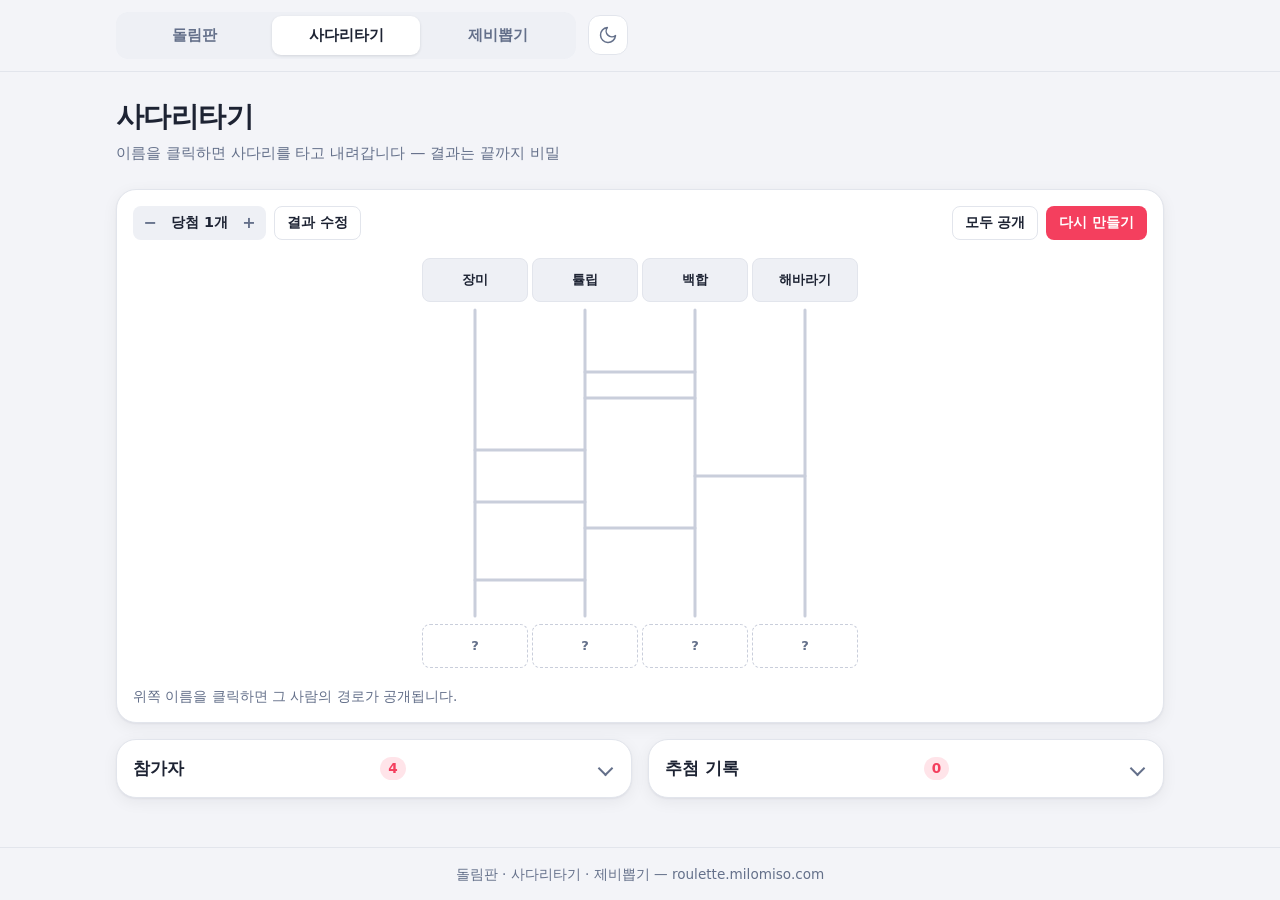
==== ladder.html @ 0e81edd4 "Rebuild as a Korean random-picker suite: 돌림판 + 사다리타기 + 제비뽑기 - Multi-page vanilla HTML/CSS/JS (no bui" ====
<!DOCTYPE html>
<html lang="ko">
<head>
    <meta charset="UTF-8">
    <meta name="viewport" content="width=device-width, initial-scale=1.0">
    <title>사다리타기 - 온라인 사다리 게임</title>
    <meta name="description" content="온라인 사다리타기 게임. 이름을 입력하면 사다리가 자동으로 만들어지고, 한 명씩 타고 내려가며 결과를 확인하세요. 당첨 개수와 벌칙 문구도 자유롭게 설정.">
    <meta property="og:type" content="website">
    <meta property="og:title" content="사다리타기 - 온라인 사다리 게임">
    <meta property="og:description" content="이름만 입력하면 자동으로 사다리 완성. 당첨 개수·벌칙 설정, 경로 애니메이션까지 무료로.">
    <meta property="og:url" content="https://roulette.milomiso.com/ladder.html">
    <meta name="theme-color" media="(prefers-color-scheme: light)" content="#f3f4f8">
    <meta name="theme-color" media="(prefers-color-scheme: dark)" content="#0f1117">
    <link rel="canonical" href="https://roulette.milomiso.com/ladder.html">
    <link rel="icon" type="image/svg+xml" href="favicon.svg">
    <link rel="stylesheet" href="css/style.css">
    <script src="js/theme.js"></script>
    <script defer src="js/storage.js"></script>
    <script defer src="js/ui.js"></script>
    <script defer src="js/ladder.js"></script>
    <script async src="https://pagead2.googlesyndication.com/pagead/js/adsbygoogle.js?client=ca-pub-7277107475599201" crossorigin="anonymous"></script>
    <!-- Google tag (gtag.js) -->
    <script async src="https://www.googletagmanager.com/gtag/js?id=G-1GHWBY4RWK"></script>
    <script>
      window.dataLayer = window.dataLayer || [];
      function gtag(){dataLayer.push(arguments);}
      gtag('js', new Date());

      gtag('config', 'G-1GHWBY4RWK');
    </script>
</head>
<body>

    <header class="site-header">
        <div class="header-inner">
            <nav class="tabs" aria-label="추첨 도구 선택">
                <a href="./" class="tab">돌림판</a>
                <a href="ladder.html" class="tab active" aria-current="page">사다리타기</a>
                <a href="lots.html" class="tab">제비뽑기</a>
            </nav>
            <button id="themeToggle" class="theme-toggle" type="button" aria-label="라이트/다크 모드 전환">
                <svg class="icon-sun" viewBox="0 0 24 24" aria-hidden="true"><circle cx="12" cy="12" r="4"></circle><path d="M12 2v2M12 20v2M4.9 4.9l1.4 1.4M17.7 17.7l1.4 1.4M2 12h2M20 12h2M4.9 19.1l1.4-1.4M17.7 6.3l1.4-1.4"></path></svg>
                <svg class="icon-moon" viewBox="0 0 24 24" aria-hidden="true"><path d="M21 12.8A9 9 0 1 1 11.2 3a7 7 0 0 0 9.8 9.8z"></path></svg>
            </button>
        </div>
    </header>

    <main class="page">
        <h1 class="page-title">사다리타기</h1>
        <p class="page-subtitle">이름을 클릭하면 사다리를 타고 내려갑니다 — 결과는 끝까지 비밀</p>

        <div class="layout-stack">
            <section class="card" aria-label="사다리타기 게임">
                <div class="tool-controls">
                    <div class="stepper" id="ladderWinnerStepper">
                        <button type="button" data-act="minus" aria-label="당첨 개수 줄이기">−</button>
                        <span class="stepper-value" id="ladderWinnerValue">당첨 1개</span>
                        <button type="button" data-act="plus" aria-label="당첨 개수 늘리기">+</button>
                    </div>
                    <button id="editLabelsBtn" class="btn btn-ghost btn-sm" type="button">결과 수정</button>
                    <div class="spacer"></div>
                    <button id="revealAllBtn" class="btn btn-ghost btn-sm" type="button">모두 공개</button>
                    <button id="rebuildBtn" class="btn btn-primary btn-sm" type="button">다시 만들기</button>
                </div>

                <div class="ladder-scroll">
                    <div class="ladder-inner" id="ladderInner">
                        <div class="ladder-row" id="ladderTop"></div>
                        <canvas id="ladderCanvas"></canvas>
                        <div class="ladder-row" id="ladderBottom"></div>
                    </div>
                </div>
                <div class="tool-notice" id="ladderNotice" hidden></div>
                <p class="hint" id="ladderHint"></p>
            </section>

            <div class="side-grid">
                <div id="entryPanel"></div>
                <div id="historyPanel"></div>
            </div>
        </div>
    </main>

    <footer class="site-footer">돌림판 · 사다리타기 · 제비뽑기 — roulette.milomiso.com</footer>

    <dialog id="labelsDialog" aria-labelledby="labelsDialogTitle">
        <p class="dialog-label" id="labelsDialogTitle">결과 문구 수정</p>
        <div class="dialog-body" id="labelsInputs"></div>
        <div class="dialog-actions">
            <button id="labelsSaveBtn" class="btn btn-primary" type="button">저장하고 새 사다리 만들기</button>
            <button id="labelsResetBtn" class="btn btn-ghost" type="button">당첨/꽝 기본으로</button>
            <button id="labelsCancelBtn" class="btn btn-ghost" type="button">취소</button>
        </div>
    </dialog>

</body>
</html>
---- css/style.css ----
/* ==========================================================================
   추첨 도구 모음 — 디자인 시스템
   ========================================================================== */

:root {
  --bg: #f3f4f8;
  --surface: #ffffff;
  --surface-2: #eef0f5;
  --text: #1d2333;
  --text-muted: #64708a;
  --border: #e2e5ec;
  --rail: #c9cedb;

  --primary: #f43f5e;
  --primary-hover: #e11d48;
  --primary-contrast: #ffffff;
  --primary-soft: #ffe4e9;

  --danger: #dc2626;
  --success: #16a34a;

  --wheel-1: #f43f5e;
  --wheel-2: #f59e0b;
  --wheel-3: #10b981;
  --wheel-4: #3b82f6;
  --wheel-5: #8b5cf6;
  --wheel-6: #ec4899;
  --wheel-7: #14b8a6;
  --wheel-8: #f97316;

  --radius-sm: 8px;
  --radius-md: 12px;
  --radius-lg: 20px;

  --space-1: 4px;
  --space-2: 8px;
  --space-3: 12px;
  --space-4: 16px;
  --space-5: 24px;
  --space-6: 32px;

  --shadow-card: 0 1px 2px rgba(16, 24, 40, 0.05), 0 4px 16px rgba(16, 24, 40, 0.06);
  --shadow-pop: 0 8px 30px rgba(16, 24, 40, 0.18);
}

[data-theme="dark"] {
  --bg: #0f1117;
  --surface: #171a21;
  --surface-2: #21252f;
  --text: #e6e8ee;
  --text-muted: #98a0b3;
  --border: #2a2f3a;
  --rail: #3d4452;

  --primary: #f43f5e;
  --primary-hover: #fb7185;
  --primary-contrast: #ffffff;
  --primary-soft: rgba(244, 63, 94, 0.16);

  --danger: #f87171;
  --success: #34d399;

  --wheel-1: #e11d48;
  --wheel-2: #d97706;
  --wheel-3: #059669;
  --wheel-4: #2563eb;
  --wheel-5: #7c3aed;
  --wheel-6: #db2777;
  --wheel-7: #0d9488;
  --wheel-8: #ea580c;

  --shadow-card: 0 1px 2px rgba(0, 0, 0, 0.4), 0 4px 16px rgba(0, 0, 0, 0.35);
  --shadow-pop: 0 8px 30px rgba(0, 0, 0, 0.55);
}

/* --------------------------------------------------------------------------
   기본
   -------------------------------------------------------------------------- */

* {
  box-sizing: border-box;
}

[hidden] {
  display: none !important;
}

html {
  -webkit-text-size-adjust: 100%;
}

body {
  margin: 0;
  font-family: system-ui, -apple-system, "Apple SD Gothic Neo", "Pretendard",
    "Noto Sans KR", "Malgun Gothic", sans-serif;
  background: var(--bg);
  color: var(--text);
  line-height: 1.5;
  word-break: keep-all;
  min-height: 100vh;
  display: flex;
  flex-direction: column;
}

h1, h2, h3, p {
  margin: 0;
}

button {
  font-family: inherit;
  color: inherit;
}

/* --------------------------------------------------------------------------
   헤더 / 내비게이션
   -------------------------------------------------------------------------- */

.site-header {
  position: sticky;
  top: 0;
  z-index: 50;
  background: var(--bg);
  background: color-mix(in srgb, var(--bg) 82%, transparent);
  -webkit-backdrop-filter: blur(10px);
  backdrop-filter: blur(10px);
  border-bottom: 1px solid var(--border);
}

.site-header .header-inner {
  max-width: 1080px;
  margin: 0 auto;
  padding: var(--space-3) var(--space-4);
  display: flex;
  align-items: center;
  gap: var(--space-3);
}

.tabs {
  flex: 1;
  display: flex;
  gap: var(--space-1);
  background: var(--surface-2);
  border-radius: var(--radius-md);
  padding: 4px;
  max-width: 460px;
}

.tab {
  flex: 1;
  text-align: center;
  padding: 8px 6px;
  border-radius: 9px;
  color: var(--text-muted);
  font-weight: 600;
  font-size: 0.95rem;
  text-decoration: none;
  white-space: nowrap;
  transition: color 0.15s, background 0.15s;
}

.tab:hover {
  color: var(--text);
}

.tab.active {
  background: var(--surface);
  color: var(--text);
  box-shadow: 0 1px 3px rgba(16, 24, 40, 0.12);
}

.theme-toggle {
  flex-shrink: 0;
  width: 40px;
  height: 40px;
  border: 1px solid var(--border);
  border-radius: var(--radius-md);
  background: var(--surface);
  cursor: pointer;
  display: inline-flex;
  align-items: center;
  justify-content: center;
  transition: background 0.15s;
}

.theme-toggle:hover {
  background: var(--surface-2);
}

.theme-toggle svg {
  width: 20px;
  height: 20px;
  fill: none;
  stroke: var(--text-muted);
  stroke-width: 1.8;
  stroke-linecap: round;
  stroke-linejoin: round;
}

[data-theme="dark"] .icon-moon { display: none; }
[data-theme="light"] .icon-sun { display: none; }

/* --------------------------------------------------------------------------
   페이지 레이아웃
   -------------------------------------------------------------------------- */

.page {
  flex: 1;
  width: 100%;
  max-width: 1080px;
  margin: 0 auto;
  padding: var(--space-5) var(--space-4) var(--space-6);
}

.page-title {
  font-size: 1.75rem;
  font-weight: 800;
  letter-spacing: -0.02em;
}

.page-subtitle {
  color: var(--text-muted);
  margin-top: var(--space-1);
  margin-bottom: var(--space-5);
  font-size: 0.95rem;
}

.layout-split {
  display: grid;
  grid-template-columns: minmax(0, 1fr);
  gap: var(--space-5);
  align-items: start;
}

.side-col {
  display: grid;
  gap: var(--space-4);
  min-width: 0;
}

.layout-stack {
  display: grid;
  gap: var(--space-4);
}

.side-grid {
  display: grid;
  grid-template-columns: minmax(0, 1fr);
  gap: var(--space-4);
  align-items: start;
}

@media (min-width: 900px) {
  .layout-split {
    grid-template-columns: minmax(0, 1.35fr) minmax(0, 1fr);
  }
  .side-grid {
    grid-template-columns: minmax(0, 1fr) minmax(0, 1fr);
  }
}

.site-footer {
  border-top: 1px solid var(--border);
  color: var(--text-muted);
  font-size: 0.85rem;
  text-align: center;
  padding: var(--space-4);
}

/* --------------------------------------------------------------------------
   공통 컴포넌트
   -------------------------------------------------------------------------- */

.card {
  background: var(--surface);
  border: 1px solid var(--border);
  border-radius: var(--radius-lg);
  box-shadow: var(--shadow-card);
  padding: var(--space-4);
  min-width: 0;
}

.card-head {
  display: flex;
  align-items: center;
  justify-content: space-between;
  gap: var(--space-2);
  margin-bottom: var(--space-3);
}

.card-head h2 {
  font-size: 1.05rem;
  font-weight: 700;
}

.count-badge {
  display: inline-block;
  min-width: 24px;
  text-align: center;
  padding: 1px 8px;
  margin-left: 2px;
  border-radius: 999px;
  background: var(--primary-soft);
  color: var(--primary);
  font-size: 0.85rem;
  font-weight: 700;
}

.head-actions {
  display: flex;
  gap: var(--space-1);
  flex-shrink: 0;
}

.btn {
  display: inline-flex;
  align-items: center;
  justify-content: center;
  gap: 6px;
  min-height: 44px;
  padding: 0 var(--space-4);
  border: 1px solid transparent;
  border-radius: var(--radius-md);
  font-size: 0.95rem;
  font-weight: 700;
  cursor: pointer;
  transition: background 0.15s, border-color 0.15s, transform 0.1s;
  -webkit-tap-highlight-color: transparent;
}

.btn:active {
  transform: scale(0.97);
}

.btn:disabled {
  opacity: 0.45;
  cursor: not-allowed;
  transform: none;
}

.btn-primary {
  background: var(--primary);
  color: var(--primary-contrast);
}

.btn-primary:hover:not(:disabled) {
  background: var(--primary-hover);
}

.btn-ghost {
  background: transparent;
  border-color: var(--border);
  color: var(--text);
}

.btn-ghost:hover:not(:disabled) {
  background: var(--surface-2);
}

.btn-ghost.danger {
  color: var(--danger);
}

.btn-sm {
  min-height: 34px;
  padding: 0 var(--space-3);
  font-size: 0.85rem;
  font-weight: 600;
  border-radius: var(--radius-sm);
}

.input {
  width: 100%;
  min-height: 44px;
  padding: 8px 12px;
  border: 1px solid var(--border);
  border-radius: var(--radius-md);
  background: var(--surface);
  color: var(--text);
  font-family: inherit;
  font-size: 1rem;
}

.input:focus {
  outline: 2px solid var(--primary);
  outline-offset: -1px;
  border-color: transparent;
}

textarea.input {
  resize: vertical;
  line-height: 1.6;
}

.hint {
  color: var(--text-muted);
  font-size: 0.85rem;
  margin-top: var(--space-2);
}

/* 스테퍼 */
.stepper {
  display: inline-flex;
  align-items: center;
  gap: 2px;
  background: var(--surface-2);
  border-radius: var(--radius-sm);
  padding: 2px;
}

.stepper button {
  width: 30px;
  height: 30px;
  border: none;
  border-radius: 6px;
  background: transparent;
  font-size: 1rem;
  font-weight: 700;
  color: var(--text-muted);
  cursor: pointer;
  transition: background 0.15s, color 0.15s;
}

.stepper button:hover:not(:disabled) {
  background: var(--surface);
  color: var(--text);
}

.stepper button:disabled {
  opacity: 0.35;
  cursor: not-allowed;
}

.stepper .stepper-value {
  min-width: 52px;
  text-align: center;
  font-size: 0.9rem;
  font-weight: 700;
  padding: 0 4px;
}

/* 접이식 카드 (details) */
details.card {
  padding: 0;
}

details.card > summary {
  list-style: none;
  cursor: pointer;
  padding: var(--space-4);
  display: flex;
  align-items: center;
  justify-content: space-between;
  gap: var(--space-2);
  font-weight: 700;
  font-size: 1.05rem;
  -webkit-tap-highlight-color: transparent;
}

details.card > summary::-webkit-details-marker {
  display: none;
}

details.card > summary::after {
  content: "";
  width: 9px;
  height: 9px;
  border-right: 2px solid var(--text-muted);
  border-bottom: 2px solid var(--text-muted);
  transform: rotate(45deg);
  transition: transform 0.2s;
  flex-shrink: 0;
  margin-right: 4px;
}

details.card[open] > summary::after {
  transform: rotate(-135deg);
  margin-top: 6px;
}

details.card > .details-body {
  padding: 0 var(--space-4) var(--space-4);
}

/* --------------------------------------------------------------------------
   참가자 패널
   -------------------------------------------------------------------------- */

.add-row {
  display: flex;
  gap: var(--space-2);
  margin-bottom: var(--space-3);
}

.add-row .input {
  flex: 1;
  min-width: 0;
}

.entry-list {
  list-style: none;
  margin: 0 0 var(--space-3);
  padding: 0;
  display: grid;
  gap: 6px;
  max-height: 420px;
  overflow-y: auto;
}

.entry-row {
  display: flex;
  align-items: center;
  gap: var(--space-2);
  background: var(--surface-2);
  border-radius: var(--radius-md);
  padding: 5px 6px 5px 12px;
}

.entry-dot {
  width: 10px;
  height: 10px;
  border-radius: 50%;
  background: var(--dot, var(--text-muted));
  flex-shrink: 0;
}

.entry-name {
  flex: 1;
  min-width: 0;
  border: none;
  background: transparent;
  color: var(--text);
  font-family: inherit;
  font-size: 0.95rem;
  font-weight: 600;
  min-height: 38px;
  padding: 0 4px;
  border-radius: 6px;
}

.entry-name:focus {
  outline: 2px solid var(--primary);
  background: var(--surface);
}

.entry-del {
  width: 34px;
  height: 34px;
  border: none;
  border-radius: var(--radius-sm);
  background: transparent;
  color: var(--text-muted);
  font-size: 1.15rem;
  line-height: 1;
  cursor: pointer;
  flex-shrink: 0;
  transition: background 0.15s, color 0.15s;
}

.entry-del:hover {
  background: color-mix(in srgb, var(--danger) 12%, transparent);
  color: var(--danger);
}

.entry-empty {
  color: var(--text-muted);
  font-size: 0.9rem;
  text-align: center;
  padding: var(--space-4) 0;
}

.bulk-panel {
  display: grid;
  gap: var(--space-2);
  margin-top: var(--space-2);
}

.bulk-actions {
  display: flex;
  gap: var(--space-2);
  justify-content: flex-end;
}

/* --------------------------------------------------------------------------
   기록 패널
   -------------------------------------------------------------------------- */

.history-list {
  list-style: none;
  margin: 0;
  padding: 0;
  display: grid;
  gap: var(--space-2);
  max-height: 320px;
  overflow-y: auto;
}

.history-row {
  display: flex;
  align-items: baseline;
  gap: var(--space-2);
  font-size: 0.9rem;
}

.chip {
  flex-shrink: 0;
  padding: 2px 8px;
  border-radius: 999px;
  background: var(--surface-2);
  color: var(--text-muted);
  font-size: 0.75rem;
  font-weight: 700;
}

.history-text {
  flex: 1;
  min-width: 0;
  overflow: hidden;
  text-overflow: ellipsis;
  white-space: nowrap;
}

.history-time {
  flex-shrink: 0;
  color: var(--text-muted);
  font-size: 0.78rem;
}

.history-empty {
  color: var(--text-muted);
  font-size: 0.9rem;
  text-align: center;
  padding: var(--space-3) 0;
}

.history-clear-row {
  margin-top: var(--space-3);
  text-align: right;
}

/* --------------------------------------------------------------------------
   돌림판
   -------------------------------------------------------------------------- */

.wheel-card {
  padding: var(--space-5);
}

.wheel-wrap {
  position: relative;
  width: min(100%, 440px);
  aspect-ratio: 1;
  margin: 0 auto;
}

#wheelCanvas {
  display: block;
  width: 100%;
  height: 100%;
  cursor: pointer;
}

.wheel-pointer {
  position: absolute;
  top: -6px;
  left: 50%;
  transform: translateX(-50%);
  width: 0;
  height: 0;
  border-left: 15px solid transparent;
  border-right: 15px solid transparent;
  border-top: 26px solid var(--primary);
  z-index: 5;
  filter: drop-shadow(0 2px 3px rgba(0, 0, 0, 0.3));
  pointer-events: none;
}

.wheel-center-btn {
  position: absolute;
  top: 50%;
  left: 50%;
  transform: translate(-50%, -50%);
  width: 86px;
  height: 86px;
  border-radius: 50%;
  border: 5px solid var(--surface);
  background: var(--primary);
  color: var(--primary-contrast);
  font-size: 1.05rem;
  font-weight: 800;
  cursor: pointer;
  box-shadow: 0 4px 14px rgba(0, 0, 0, 0.25);
  z-index: 4;
  transition: background 0.15s, transform 0.15s;
}

.wheel-center-btn:hover:not(:disabled) {
  background: var(--primary-hover);
  transform: translate(-50%, -50%) scale(1.05);
}

.wheel-center-btn:disabled {
  background: var(--text-muted);
  cursor: not-allowed;
}

.wheel-hint {
  text-align: center;
  margin-top: var(--space-3);
}

/* 당첨 다이얼로그 */
dialog {
  border: none;
  border-radius: var(--radius-lg);
  background: var(--surface);
  color: var(--text);
  box-shadow: var(--shadow-pop);
  padding: var(--space-6) var(--space-5) var(--space-5);
  width: min(92vw, 400px);
}

dialog::backdrop {
  background: rgba(0, 0, 0, 0.45);
}

.dialog-label {
  text-align: center;
  color: var(--text-muted);
  font-weight: 700;
  font-size: 0.95rem;
}

.winner-name {
  text-align: center;
  font-size: 2rem;
  font-weight: 800;
  letter-spacing: -0.02em;
  margin: var(--space-3) 0 var(--space-5);
  overflow-wrap: anywhere;
}

.dialog-actions {
  display: grid;
  gap: var(--space-2);
}

.dialog-body {
  margin: var(--space-3) 0 var(--space-5);
  display: grid;
  gap: var(--space-2);
}

/* --------------------------------------------------------------------------
   사다리타기
   -------------------------------------------------------------------------- */

.tool-controls {
  display: flex;
  flex-wrap: wrap;
  align-items: center;
  gap: var(--space-2);
  margin-bottom: var(--space-4);
}

.tool-controls .spacer {
  flex: 1;
}

.ladder-scroll {
  overflow-x: auto;
  padding-bottom: var(--space-2);
}

.ladder-inner {
  margin: 0 auto;
}

.ladder-row {
  display: flex;
}

.ladder-cell {
  flex-shrink: 0;
  display: flex;
  align-items: center;
  justify-content: center;
  padding: 2px;
}

.ladder-name {
  width: 100%;
  border: 1px solid var(--border);
  background: var(--surface-2);
  border-radius: var(--radius-sm);
  min-height: 44px;
  padding: 4px 4px;
  font-size: 0.82rem;
  font-weight: 700;
  cursor: pointer;
  overflow: hidden;
  text-overflow: ellipsis;
  white-space: nowrap;
  transition: background 0.15s, border-color 0.15s;
  -webkit-tap-highlight-color: transparent;
}

.ladder-name:hover:not(:disabled) {
  border-color: var(--accent, var(--primary));
}

.ladder-name.done {
  background: var(--surface);
  border-color: var(--accent, var(--primary));
  color: var(--accent, var(--primary));
  cursor: default;
}

.ladder-name:disabled {
  cursor: default;
}

.ladder-result {
  width: 100%;
  min-height: 44px;
  border: 1px dashed var(--rail);
  border-radius: var(--radius-sm);
  display: flex;
  align-items: center;
  justify-content: center;
  font-size: 0.82rem;
  font-weight: 700;
  color: var(--text-muted);
  padding: 4px;
  overflow: hidden;
  text-align: center;
}

.ladder-result.revealed {
  border-style: solid;
  border-color: var(--border);
  background: var(--surface-2);
  color: var(--text);
}

.ladder-result.win {
  border-color: var(--primary);
  background: var(--primary-soft);
  color: var(--primary);
}

#ladderCanvas {
  display: block;
}

.tool-notice {
  text-align: center;
  color: var(--text-muted);
  padding: var(--space-6) var(--space-4);
  font-size: 0.95rem;
}

/* --------------------------------------------------------------------------
   제비뽑기
   -------------------------------------------------------------------------- */

.turn-banner {
  display: flex;
  align-items: center;
  justify-content: center;
  gap: var(--space-2);
  background: var(--surface-2);
  border-radius: var(--radius-md);
  min-height: 48px;
  padding: var(--space-2) var(--space-3);
  font-weight: 700;
  margin-bottom: var(--space-4);
}

.turn-banner .entry-dot {
  width: 12px;
  height: 12px;
}

.cards-grid {
  display: grid;
  grid-template-columns: repeat(auto-fit, minmax(84px, 120px));
  justify-content: center;
  gap: 10px;
}

.lot-card {
  position: relative;
  aspect-ratio: 3 / 4;
  border: none;
  background: transparent;
  padding: 0;
  cursor: pointer;
  perspective: 600px;
  -webkit-tap-highlight-color: transparent;
}

.lot-card:disabled {
  cursor: default;
}

.lot-inner {
  position: absolute;
  inset: 0;
  transition: transform 0.5s;
  transform-style: preserve-3d;
}

.lot-card.flipped .lot-inner {
  transform: rotateY(180deg);
}

.lot-card:not(.flipped):not(:disabled):hover .lot-inner {
  transform: translateY(-4px);
}

.lot-face {
  position: absolute;
  inset: 0;
  backface-visibility: hidden;
  -webkit-backface-visibility: hidden;
  border-radius: var(--radius-md);
  display: flex;
  flex-direction: column;
  align-items: center;
  justify-content: center;
  gap: 4px;
  font-weight: 800;
}

.lot-front {
  background: var(--surface-2);
  background: linear-gradient(145deg, var(--surface-2), color-mix(in srgb, var(--surface-2) 70%, var(--border)));
  border: 1px solid var(--border);
  color: var(--text-muted);
  font-size: 1.5rem;
}

.lot-back {
  transform: rotateY(180deg);
  background: var(--surface-2);
  border: 1px solid var(--border);
  color: var(--text-muted);
  font-size: 1.05rem;
}

.lot-back.win {
  background: var(--primary-soft);
  border-color: var(--primary);
  color: var(--primary);
}

.lot-back .lot-owner {
  font-size: 0.72rem;
  font-weight: 700;
  color: var(--text-muted);
  max-width: 90%;
  overflow: hidden;
  text-overflow: ellipsis;
  white-space: nowrap;
}

.lot-card.dealing .lot-inner {
  animation: deal-in 0.4s both;
  animation-delay: calc(var(--i) * 35ms);
}

@keyframes deal-in {
  from {
    opacity: 0;
    transform: translateY(14px) scale(0.92);
  }
  to {
    opacity: 1;
    transform: none;
  }
}

/* --------------------------------------------------------------------------
   토스트
   -------------------------------------------------------------------------- */

.toast {
  position: fixed;
  left: 50%;
  bottom: 28px;
  transform: translateX(-50%) translateY(16px);
  background: var(--text);
  color: var(--bg);
  padding: 10px 18px;
  border-radius: 999px;
  font-size: 0.9rem;
  font-weight: 600;
  box-shadow: var(--shadow-pop);
  opacity: 0;
  pointer-events: none;
  transition: opacity 0.25s, transform 0.25s;
  z-index: 100;
  max-width: 90vw;
  text-align: center;
}

.toast.show {
  opacity: 1;
  transform: translateX(-50%) translateY(0);
}

/* --------------------------------------------------------------------------
   좁은 화면
   -------------------------------------------------------------------------- */

@media (max-width: 520px) {
  .site-header .header-inner {
    padding: 10px;
    gap: 8px;
  }
  .tabs {
    max-width: none;
  }
  .tab {
    font-size: 0.85rem;
    padding: 8px 2px;
  }
  .theme-toggle {
    width: 36px;
    height: 36px;
  }
  .page {
    padding: var(--space-4) var(--space-3) var(--space-5);
  }
  .page-title {
    font-size: 1.45rem;
  }
  .wheel-card {
    padding: var(--space-4);
  }
}

/* --------------------------------------------------------------------------
   모션 최소화
   -------------------------------------------------------------------------- */

@media (prefers-reduced-motion: reduce) {
  * {
    transition-duration: 0.01ms !important;
    animation-duration: 0.01ms !important;
  }
  .lot-inner {
    transition-duration: 0.15s !important;
  }
}
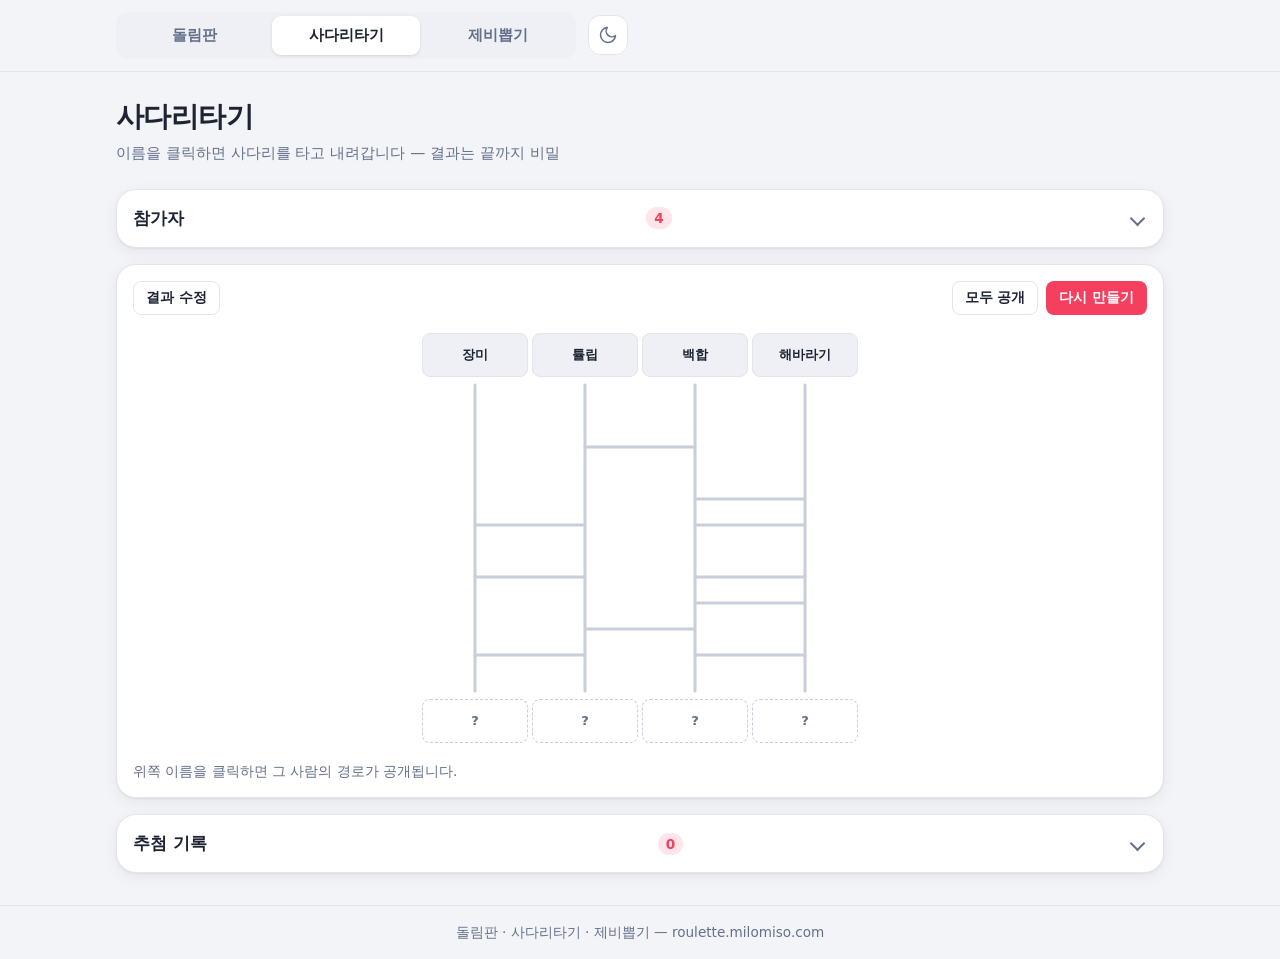
==== commit c0b47503: "사다리타기 개선: 참가자 패널 상단 이동, 결과 매핑 명확화 - 당첨 개수 스테퍼 제거 (결과 수정 다이얼로그로 통합, 기본 당첨1+꽝) - 참가자 패널을 사다리 위쪽으로 이동 -" ====
--- a/ladder.html
+++ b/ladder.html
@@ -50,13 +50,10 @@
         <p class="page-subtitle">이름을 클릭하면 사다리를 타고 내려갑니다 — 결과는 끝까지 비밀</p>
 
         <div class="layout-stack">
+            <div id="entryPanel"></div>
+
             <section class="card" aria-label="사다리타기 게임">
                 <div class="tool-controls">
-                    <div class="stepper" id="ladderWinnerStepper">
-                        <button type="button" data-act="minus" aria-label="당첨 개수 줄이기">−</button>
-                        <span class="stepper-value" id="ladderWinnerValue">당첨 1개</span>
-                        <button type="button" data-act="plus" aria-label="당첨 개수 늘리기">+</button>
-                    </div>
                     <button id="editLabelsBtn" class="btn btn-ghost btn-sm" type="button">결과 수정</button>
                     <div class="spacer"></div>
                     <button id="revealAllBtn" class="btn btn-ghost btn-sm" type="button">모두 공개</button>
@@ -70,14 +67,12 @@
                         <div class="ladder-row" id="ladderBottom"></div>
                     </div>
                 </div>
+                <div class="ladder-results" id="ladderResults" hidden></div>
                 <div class="tool-notice" id="ladderNotice" hidden></div>
                 <p class="hint" id="ladderHint"></p>
             </section>
 
-            <div class="side-grid">
-                <div id="entryPanel"></div>
-                <div id="historyPanel"></div>
-            </div>
+            <div id="historyPanel"></div>
         </div>
     </main>
 
--- a/css/style.css
+++ b/css/style.css
@@ -614,9 +614,7 @@
 .history-text {
   flex: 1;
   min-width: 0;
-  overflow: hidden;
-  text-overflow: ellipsis;
-  white-space: nowrap;
+  overflow-wrap: anywhere;
 }
 
 .history-time {
@@ -825,14 +823,40 @@
   border: 1px dashed var(--rail);
   border-radius: var(--radius-sm);
   display: flex;
+  flex-direction: column;
   align-items: center;
   justify-content: center;
+  gap: 1px;
+  line-height: 1.25;
   font-size: 0.82rem;
   font-weight: 700;
   color: var(--text-muted);
   padding: 4px;
   overflow: hidden;
   text-align: center;
+}
+
+.lr-slot-owner {
+  font-size: 0.68rem;
+  font-weight: 600;
+  color: var(--text-muted);
+  max-width: 100%;
+  overflow: hidden;
+  text-overflow: ellipsis;
+  white-space: nowrap;
+}
+
+.ladder-result.win .lr-slot-owner {
+  color: inherit;
+  opacity: 0.8;
+}
+
+.lr-slot-label {
+  font-size: 0.85rem;
+  max-width: 100%;
+  overflow: hidden;
+  text-overflow: ellipsis;
+  white-space: nowrap;
 }
 
 .ladder-result.revealed {
@@ -850,6 +874,33 @@
 
 #ladderCanvas {
   display: block;
+}
+
+/* 공개된 결과 요약 (누가 → 무엇) */
+.ladder-results {
+  display: flex;
+  flex-wrap: wrap;
+  gap: 6px 18px;
+  margin-top: var(--space-3);
+  padding: var(--space-3);
+  background: var(--surface-2);
+  border-radius: var(--radius-md);
+  font-size: 0.9rem;
+}
+
+.lr-row {
+  display: inline-flex;
+  align-items: center;
+  gap: 6px;
+}
+
+.lr-row .lr-label {
+  color: var(--text-muted);
+  font-weight: 700;
+}
+
+.lr-row.win .lr-label {
+  color: var(--primary);
 }
 
 .tool-notice {
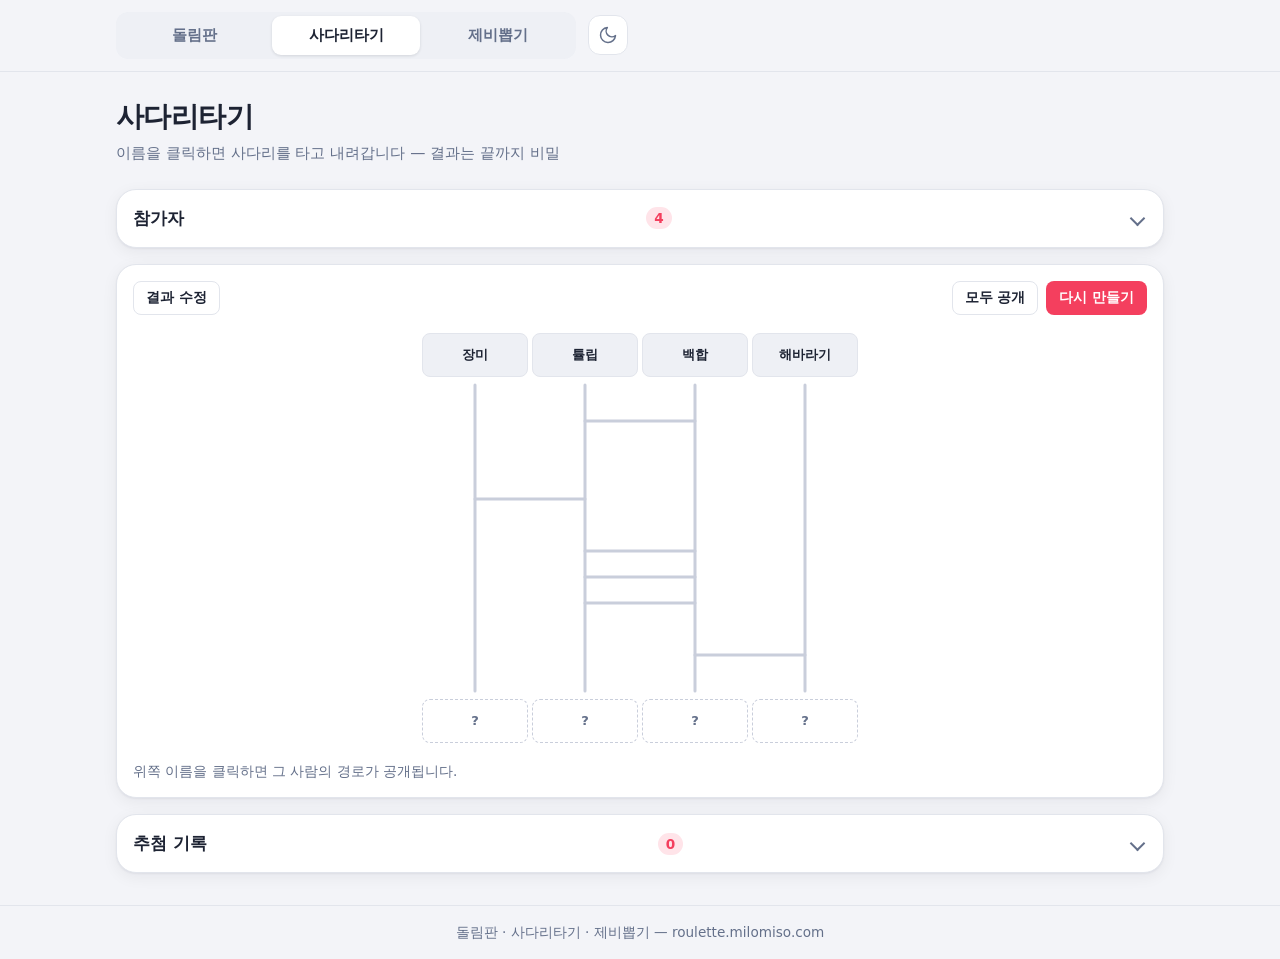
==== commit b5261845: "네이버 서치어드바이저 사이트 소유확인 메타 태그 추가 Co-Authored-By: Claude Fable 5 <noreply@anthropic.com>" ====
--- a/ladder.html
+++ b/ladder.html
@@ -3,6 +3,7 @@
 <head>
     <meta charset="UTF-8">
     <meta name="viewport" content="width=device-width, initial-scale=1.0">
+    <meta name="naver-site-verification" content="711c2c9caf08949278e840a1dd73ebe51dad1255" />
     <title>사다리타기 - 온라인 사다리 게임</title>
     <meta name="description" content="온라인 사다리타기 게임. 이름을 입력하면 사다리가 자동으로 만들어지고, 한 명씩 타고 내려가며 결과를 확인하세요. 당첨 개수와 벌칙 문구도 자유롭게 설정.">
     <meta property="og:type" content="website">
